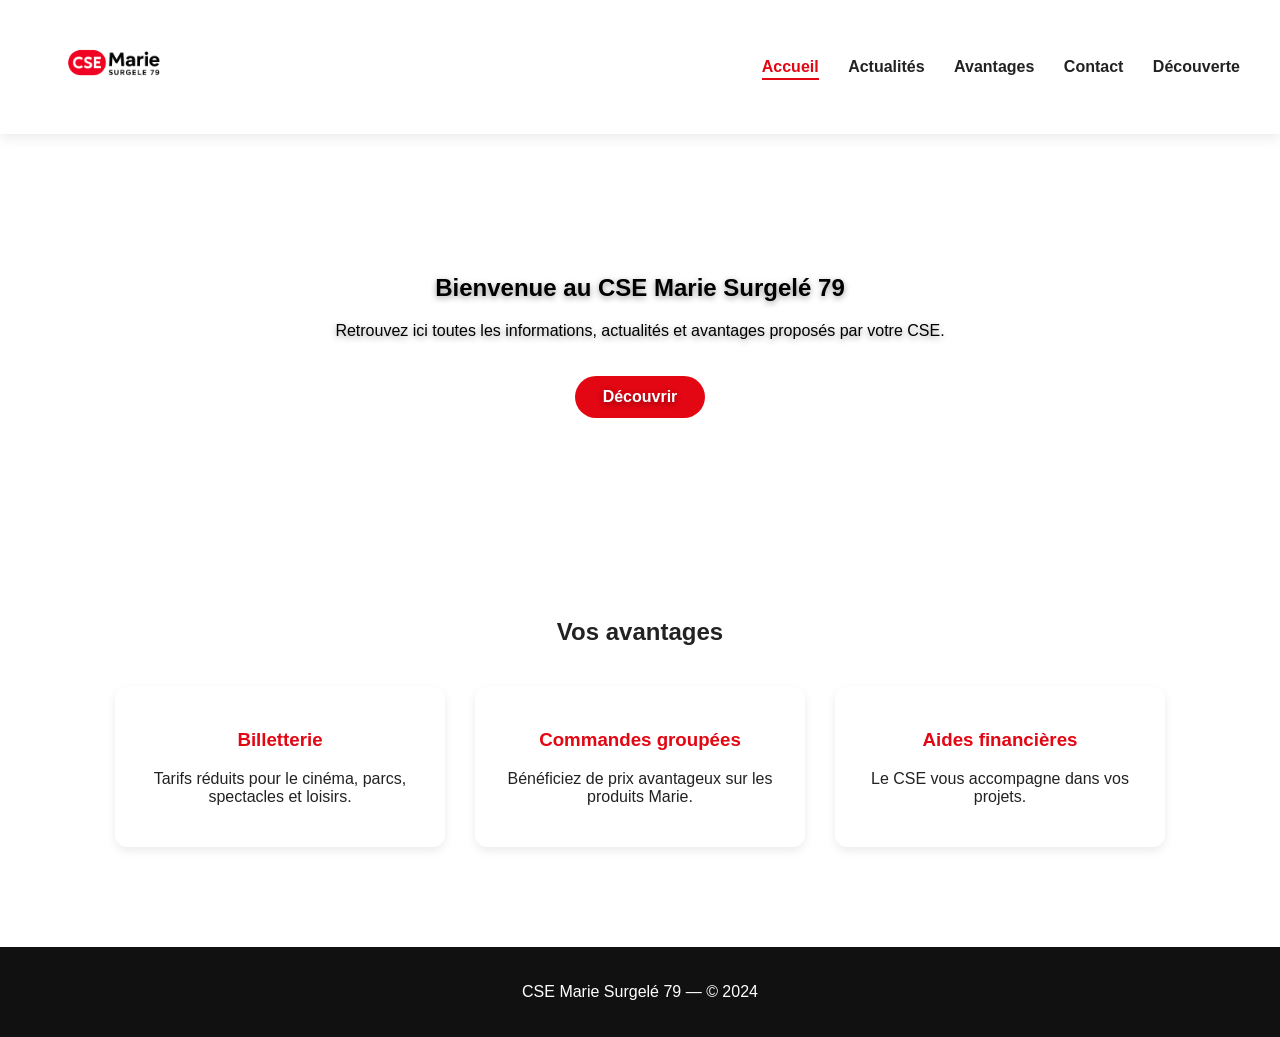
==== index.html @ 6d20e067 "Comment out 'Actualités' section Comment out the 'Actualités' section in index.html" ====
<!DOCTYPE html>
<html lang="fr">
<head>
    <meta charset="UTF-8">
    <meta name="viewport" content="width=device-width, initial-scale=1.0">
    <title>CSE Marie Surgelé 79</title>
    <link rel="stylesheet" href="style.css">
</head>

<body>

    <!-- HEADER -->
    <header>
    <div class="logo">
        <img src="images/logo-cse.png" alt="Logo CSE Marie Surgelé 79">
    </div>
    <nav>
    <a href="index.html" class="active">Accueil</a>
    <a href="actualites.html">Actualités</a>
    <a href="avantages.html">Avantages</a>
    <a href="contact.html">Contact</a>
    <a href="decouverte.html">Découverte</a>
</nav>

</header>


    <!-- HERO -->
    <section class="hero">
        <div class="hero-content">
            <h1>Bienvenue au CSE Marie Surgelé 79</h1>
            <p>Retrouvez ici toutes les informations, actualités et avantages proposés par votre CSE.</p>
            <a href="decouverte.html" class="btn">Découvrir</a>
        </div>
    </section>

    <!-- ACTUALITÉS -->
   <!-- <section class="actus">
        <h2>Actualités</h2>

        <div class="actus-container">

            <div class="card">
                <img src="images/actu1.jpg" alt="">
                <h3>Nouvelle offre billetterie</h3>
                <p>Profitez de tarifs avantageux pour vos sorties en famille.</p>
                <a href="avantages-billetterie.html" class="btn">En savoir plus</a>
            </div>

            <div class="card">
                <img src="images/actu2.jpg" alt="">
                <h3>Commande de produits </h3>
                <p>La prochaine commande groupée est ouverte.</p>
                <a href="#" class="btn">Voir les détails</a>
            </div>

            <div class="card">
                <img src="images/actu3.jpg" alt="">
                <h3>Événement de fin d'année</h3>
                <p>Une journée conviviale pour tous les salariés.</p>
                <a href="#" class="btn">Participer</a>
            </div>

        </div>
    </section>-->

    <!-- AVANTAGES -->
    <section class="avantages">
        <h2>Vos avantages</h2>

        <div class="grid">
             <a href="avantages-billetterie.html" class="adv-card"> 
            <h3>Billetterie</h3> 
            <p>Tarifs réduits pour le cinéma, parcs, spectacles et loisirs.</p> 
        </a>

            <div class="adv-card">
                <h3>Commandes groupées</h3>
                <p>Bénéficiez de prix avantageux sur les produits Marie.</p>
            </div>

            <div class="adv-card">
                <h3>Aides financières</h3>
                <p>Le CSE vous accompagne dans vos projets.</p>
            </div>
        </div>
    </section>

    <!-- FOOTER -->
    <footer>
        <p>CSE Marie Surgelé 79 — © 2024</p>
    </footer>

</body>
</html>
---- style.css ----
/* -------------------- */
/* VARIABLES */
/* -------------------- */
:root {
    --primary: #E30613; /* Rouge Marie */
    --text-dark: #222;
    --text-light: #555;
    --bg-light: #f7f7f7;
    --radius: 12px;
    --shadow: 0 4px 12px rgba(0,0,0,0.08);
}

/* -------------------- */
/* GLOBAL */
/* -------------------- */
body {
    margin: 0;
    font-family: "Helvetica", Arial, sans-serif;
    background: white;
    color: var(--text-dark);
}

h1, h2, h3 {
    font-weight: 700;
}

section {
    padding: 60px 20px;
    text-align: center;
}

/* -------------------- */
/* HEADER */
/* -------------------- */
header {
    display: flex;
    justify-content: space-between;
    align-items: center;
    padding: 15px 40px;
    background: white;
    box-shadow: var(--shadow);
    position: sticky;
    top: 0;
    z-index: 10;
}

.logo img {
    height: 100px;
    max-width: 100%;
    object-fit: contain;
}


header .logo img {
    height: 100px;
}

nav a {
    margin-left: 25px;
    text-decoration: none;
    color: var(--text-dark);
    font-weight: 600;
}

nav a:hover {
    color: var(--primary);
}

/* -------------------- */
/* HERO */
/* -------------------- */
.hero {
    background: url("images/hero.jpg") center/cover no-repeat;
    padding: 120px 20px;
    color: black;
    text-shadow: 0 2px 6px rgba(0,0,0,0.4);
}

.hero .btn {
    margin-top: 20px;
}

/* -------------------- */
/* BUTTON */
/* -------------------- */
.btn {
    display: inline-block;
    padding: 12px 28px;
    background: var(--primary);
    color: white;
    border-radius: 30px;
    text-decoration: none;
    font-weight: bold;
    transition: 0.2s;
}

.btn:hover {
    background: #b5050f;
}

/* -------------------- */
/* ACTUALITÉS */
/* -------------------- */
.actus-container {
    display: flex;
    justify-content: center;
    gap: 30px;
    flex-wrap: wrap;
    margin-top: 40px;
}

.card {
    width: 300px;
    background: white;
    border-radius: var(--radius);
    box-shadow: var(--shadow);
    overflow: hidden;
    text-align: center;
    padding-bottom: 20px;
}

.card img {
    width: 100%;
    height: 180px;
    object-fit: cover;
}

.card h3 {
    margin: 15px 0 5px;
}

.card p {
    color: var(--text-light);
    padding: 0 15px;
}

/* -------------------- */
/* AVANTAGES */
/* -------------------- */
.avantages .grid {
    display: flex;
    justify-content: center;
    gap: 30px;
    flex-wrap: wrap;
    margin-top: 40px;
}

.adv-card {
    width: 280px;
    padding: 25px;
    background: var(--bg-light);
    border-radius: var(--radius);
    box-shadow: var(--shadow);
}

.adv-card h3 {
    color: var(--primary);
}

/* -------------------- */
/* FOOTER */
/* -------------------- */
footer {
    background: #111;
    color: white;
    padding: 20px;
    text-align: center;
    margin-top: 40px;
}

.contact-box {
    background: var(--bg-light);
    padding: 20px;
    border-radius: var(--radius);
    box-shadow: var(--shadow);
    width: 300px;
    margin: 20px auto;
}

.contact-form {
    display: flex;
    flex-direction: column;
    gap: 15px;
    width: 300px;
    margin: 20px auto;
}

.contact-form input,
.contact-form textarea {
    padding: 12px;
    border-radius: var(--radius);
    border: 1px solid #ccc;
    font-size: 16px;
}

.contact-form textarea {
    height: 120px;
    resize: vertical;
}

/* LIEN ACTIF DANS LE MENU */
nav a.active {
    color: var(--primary);
    font-weight: 700;
    border-bottom: 2px solid var(--primary);
    padding-bottom: 3px;
}

.team-gallery {
    display: flex;
    flex-wrap: wrap;
    gap: 30px;
    justify-content: center;
    margin-top: 40px;
}

.member-card {
    width: 250px;
    text-align: center;
    background: #f9f9f9;
    padding: 20px;
    border-radius: 12px;
    box-shadow: 0 4px 10px rgba(0,0,0,0.08);
}

.member-card img {
    width: 100%;
    height: 250px;
    object-fit: cover;
    border-radius: 8px;
}

.member-card h3 {
    margin-top: 15px;
    font-size: 18px;
    color: var(--primary);
}

.member-card p {
    font-size: 15px;
    color: var(--text-light);
}

.categories {
    display: flex;
    gap: 15px;
    justify-content: center;
    margin: 20px 0 40px;
}

.cat-btn {
    padding: 10px 20px;
    border-radius: 25px;
    border: none;
    background: #eee;
    cursor: pointer;
    transition: 0.3s;
}

.cat-btn.active,
.cat-btn:hover {
    background: var(--primary);
    color: white;
}

.billetterie-grid {
    display: flex;
    flex-wrap: wrap;
    gap: 30px;
    justify-content: center;
}

.billet-card {
    width: 280px;
    background: #fff;
    border-radius: 12px;
    box-shadow: 0 4px 10px rgba(0,0,0,0.08);
    padding-bottom: 20px;
    text-align: center;
}

.billet-card img {
    width: 100%;
    height: 180px;
    object-fit: cover;
    border-radius: 12px 12px 0 0;
}

.billet-card .prix {
    font-weight: bold;
    color: var(--primary);
    margin-top: 10px;
}

.adv-card {
    display: block;
    text-decoration: none;
    color: inherit;
    background: #fff;
    padding: 25px;
    border-radius: 12px;
    box-shadow: 0 4px 10px rgba(0,0,0,0.08);
    transition: 0.3s;
}

.adv-card:hover {
    transform: translateY(-5px);
    box-shadow: 0 6px 14px rgba(0,0,0,0.12);
}
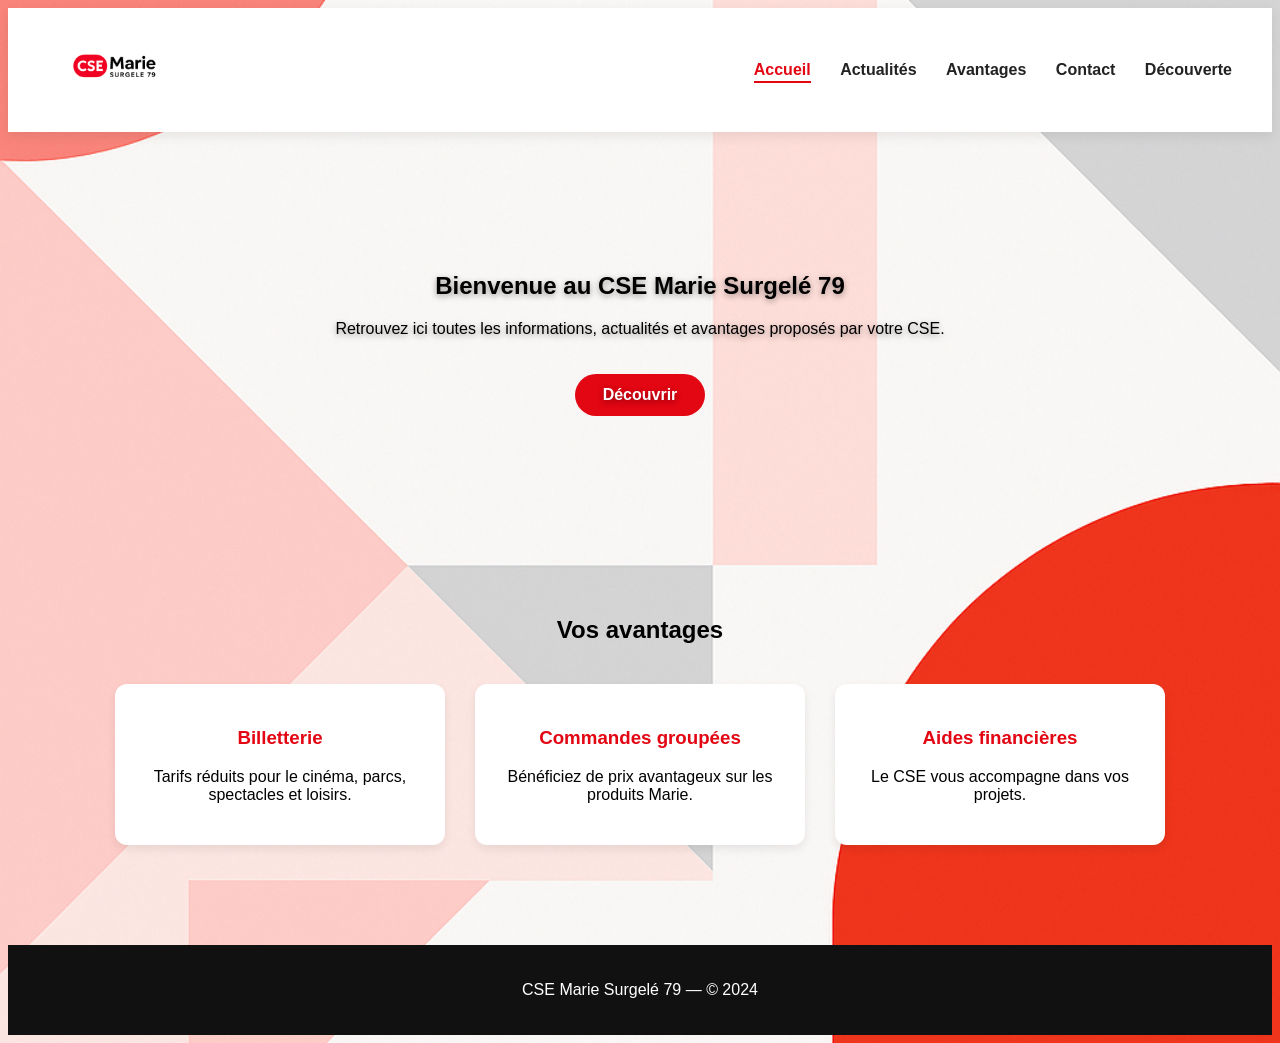
==== commit ac09fa37: "Update index.html" ====
--- a/index.html
+++ b/index.html
@@ -74,10 +74,10 @@
             <p>Tarifs réduits pour le cinéma, parcs, spectacles et loisirs.</p> 
         </a>
 
-            <div class="adv-card">
+            <a href="commandes-groupees.html" class="adv-card">
                 <h3>Commandes groupées</h3>
                 <p>Bénéficiez de prix avantageux sur les produits Marie.</p>
-            </div>
+            </a>
 
             <div class="adv-card">
                 <h3>Aides financières</h3>
--- a/style.css
+++ b/style.css
@@ -14,10 +14,13 @@
 /* GLOBAL */
 /* -------------------- */
 body {
-    margin: 0;
-    font-family: "Helvetica", Arial, sans-serif;
-    background: white;
-    color: var(--text-dark);
+    background-color: white;
+    font-family: 'Open Sans', sans-serif;
+    background-image: url('images/background-light.png');
+    background-size: cover;
+    background-position: center;
+    background-repeat: no-repeat;
+    background-attachment: fixed;
 }
 
 h1, h2, h3 {
@@ -45,14 +48,13 @@
 }
 
 .logo img {
-    height: 100px;
-    max-width: 100%;
+    height: 110px;
     object-fit: contain;
 }
 
 
 header .logo img {
-    height: 100px;
+    height: 90px;
 }
 
 nav a {
@@ -307,3 +309,42 @@
     transform: translateY(-5px);
     box-shadow: 0 6px 14px rgba(0,0,0,0.12);
 }
+
+.commandes-grid {
+    display: flex;
+    flex-wrap: wrap;
+    gap: 30px;
+    justify-content: center;
+    margin-top: 40px;
+}
+
+.commande-card {
+    width: 280px;
+    background: #fff;
+    border-radius: 12px;
+    box-shadow: 0 4px 10px rgba(0,0,0,0.08);
+    padding-bottom: 20px;
+    text-align: center;
+}
+
+.commande-card img {
+    width: 100%;
+    height: 180px;
+    object-fit: cover;
+    border-radius: 12px 12px 0 0;
+}
+
+.commande-card h3 {
+    margin: 15px 0 5px;
+}
+
+.commande-card p {
+    padding: 0 15px;
+    color: var(--text-light);
+}
+
+.commande-card .periode {
+    font-weight: bold;
+    color: var(--primary);
+    margin-top: 10px;
+}
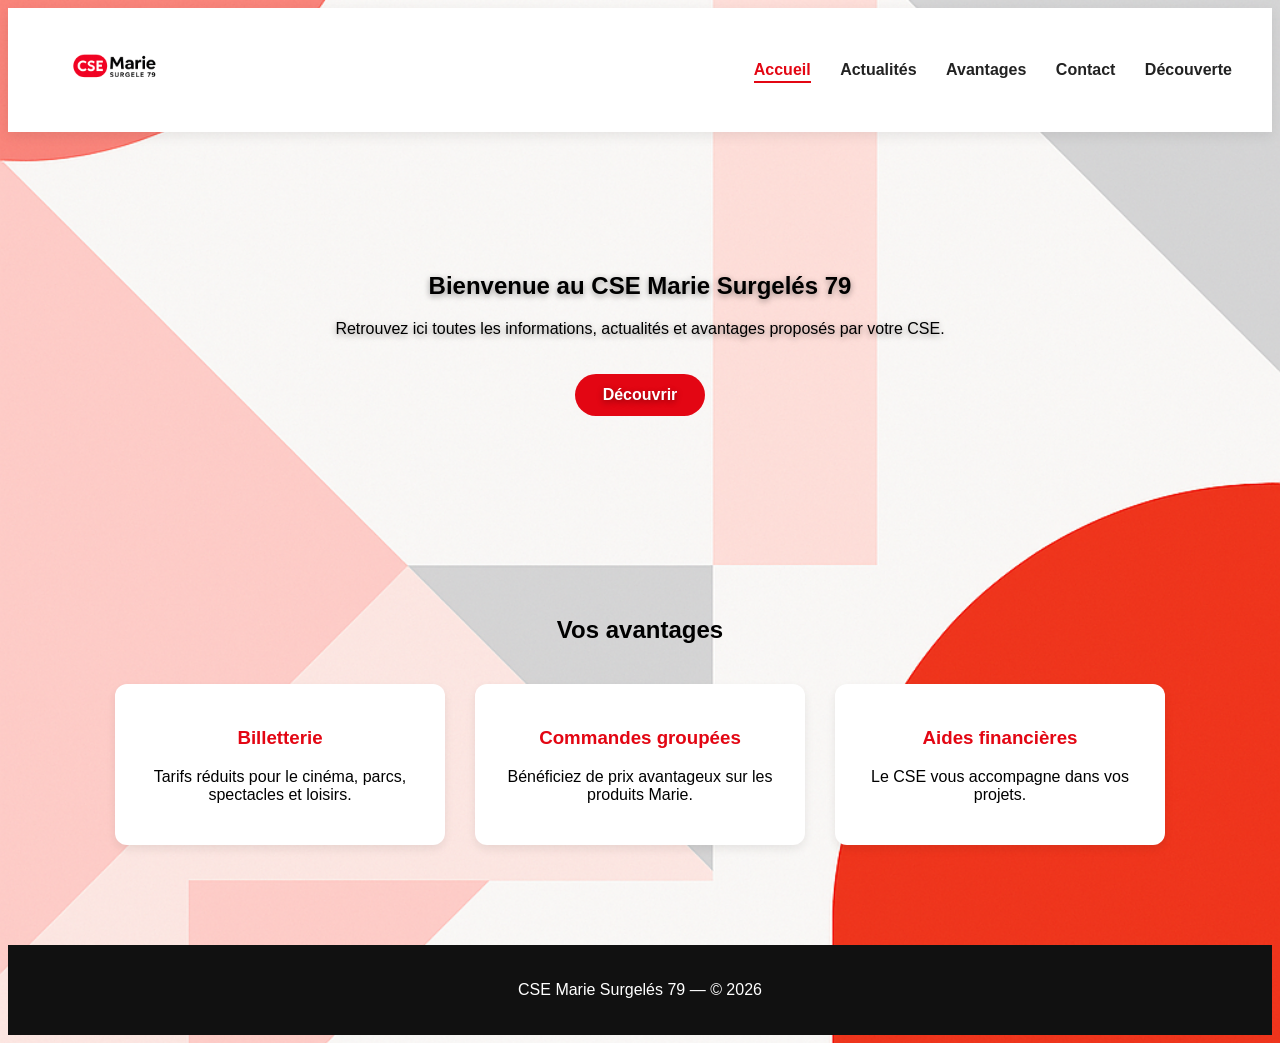
==== commit 13b59540: "Update index.html" ====
--- a/index.html
+++ b/index.html
@@ -3,7 +3,7 @@
 <head>
     <meta charset="UTF-8">
     <meta name="viewport" content="width=device-width, initial-scale=1.0">
-    <title>CSE Marie Surgelé 79</title>
+    <title>CSE Marie Surgelés 79</title>
     <link rel="stylesheet" href="style.css">
 </head>
 
@@ -28,7 +28,7 @@
     <!-- HERO -->
     <section class="hero">
         <div class="hero-content">
-            <h1>Bienvenue au CSE Marie Surgelé 79</h1>
+            <h1>Bienvenue au CSE Marie Surgelés 79</h1>
             <p>Retrouvez ici toutes les informations, actualités et avantages proposés par votre CSE.</p>
             <a href="decouverte.html" class="btn">Découvrir</a>
         </div>
@@ -88,7 +88,7 @@
 
     <!-- FOOTER -->
     <footer>
-        <p>CSE Marie Surgelé 79 — © 2024</p>
+        <p>CSE Marie Surgelés 79 — © 2026</p>
     </footer>
 
 </body>
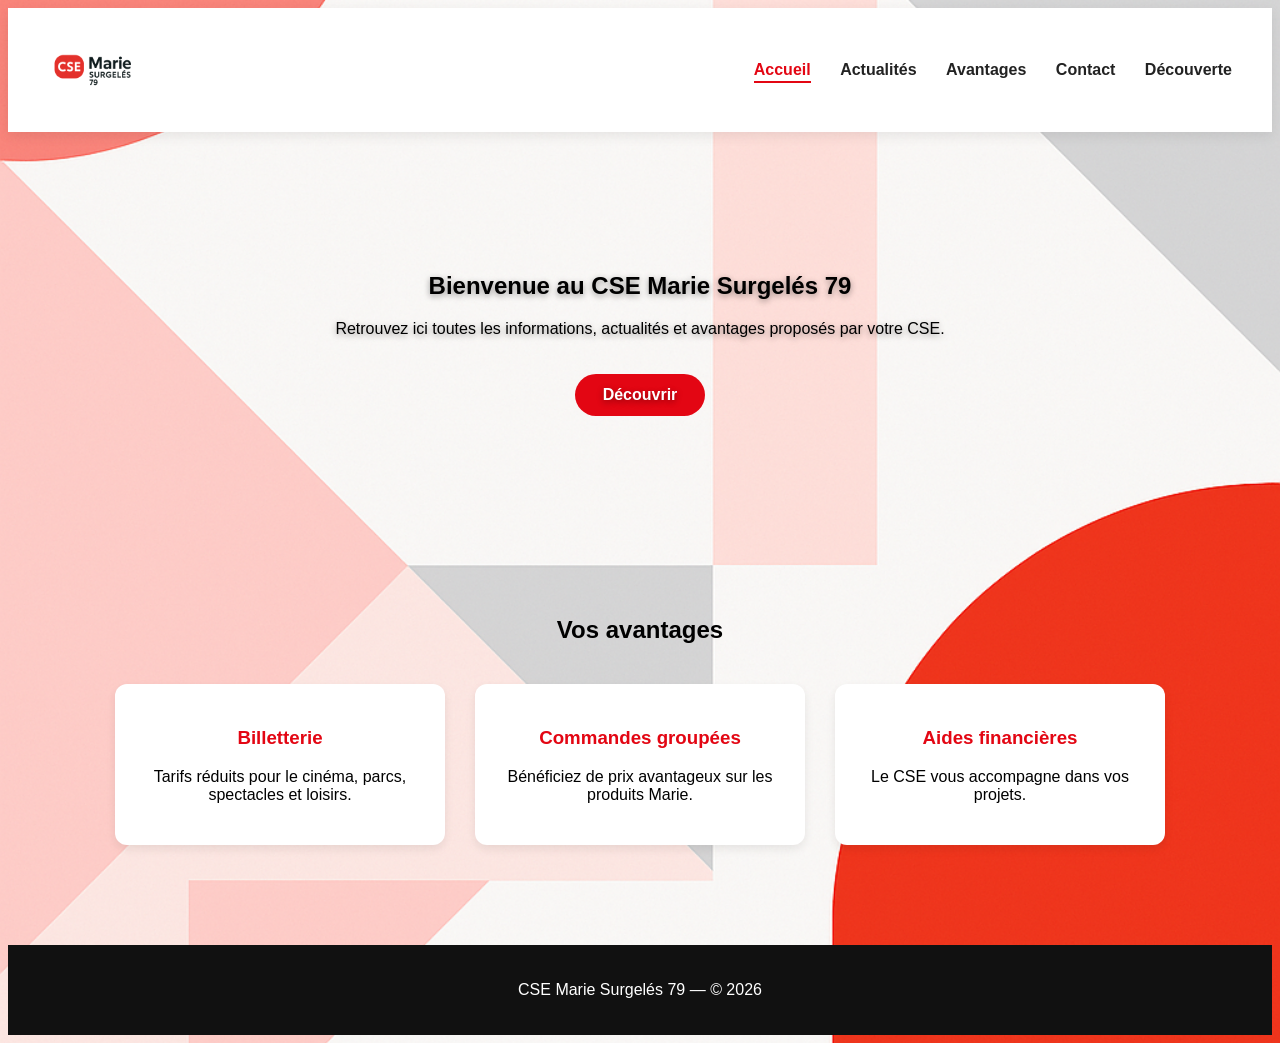
==== commit 22d19e00: "ajout lien" ====
--- a/index.html
+++ b/index.html
@@ -79,10 +79,10 @@
                 <p>Bénéficiez de prix avantageux sur les produits Marie.</p>
             </a>
 
-            <div class="adv-card">
+            <a href="aides-financieres.html" class="adv-card">
                 <h3>Aides financières</h3>
                 <p>Le CSE vous accompagne dans vos projets.</p>
-            </div>
+            </a>
         </div>
     </section>
 
--- a/style.css
+++ b/style.css
@@ -348,3 +348,93 @@
     color: var(--primary);
     margin-top: 10px;
 }
+
+/* -------------------- */
+/* AIDES FINANCIÈRES */
+/* -------------------- */
+
+.aides {
+    max-width: 900px;
+    margin: 40px auto;
+}
+
+#aides-container {
+    margin-top: 30px;
+    display: flex;
+    flex-direction: column;
+    gap: 20px;
+}
+
+.aide-card {
+    background: #fff;
+    border-radius: var(--radius);
+    box-shadow: var(--shadow);
+    padding: 25px;
+    text-align: left;
+}
+
+.aide-card h3 {
+    margin-bottom: 10px;
+    font-size: 22px;
+    color: var(--primary);
+}
+
+.aide-card p {
+    font-size: 16px;
+    color: var(--text-light);
+    margin-bottom: 8px;
+}
+
+.aide-actions {
+    margin-top: 15px;
+    display: flex;
+    flex-wrap: wrap;
+    gap: 10px;
+}
+
+.btn.secondary {
+    background: white;
+    color: var(--primary);
+    border: 2px solid var(--primary);
+}
+
+.btn.secondary:hover {
+    background: var(--primary);
+    color: white;
+}
+
+@media screen and (max-width: 768px) {
+
+    header {
+        flex-direction: column;
+        align-items: center;
+        padding: 10px 20px;
+    }
+
+    .logo img {
+        height: 60px; /* plus petit sur mobile */
+    }
+
+    nav {
+        display: flex;
+        flex-direction: row; /* menu horizontal */
+        flex-wrap: wrap;     /* passe à la ligne si besoin */
+        justify-content: center;
+        gap: 12px;
+        width: 100%;
+        margin-top: 10px;
+    }
+
+    nav a {
+        margin: 0;
+        padding: 6px 10px;
+        font-size: 14px;
+        border-bottom: none;
+    }
+
+    nav a.active {
+        border-bottom: 2px solid var(--primary);
+        padding-bottom: 2px;
+    }
+}
+
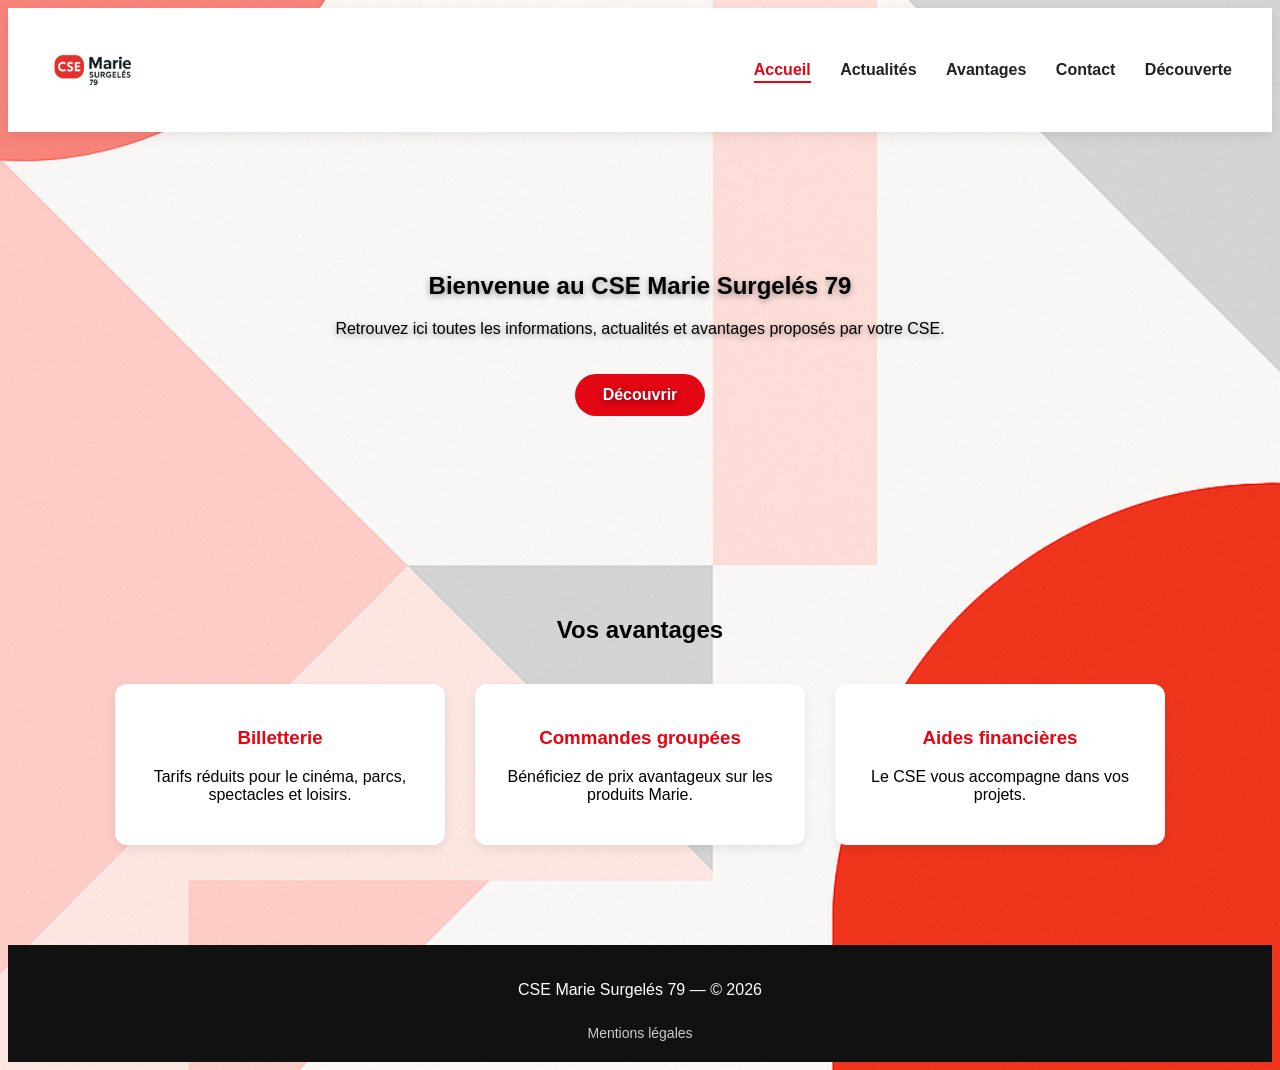
==== commit 43ad5410: "ajout mention legales" ====
--- a/index.html
+++ b/index.html
@@ -89,6 +89,7 @@
     <!-- FOOTER -->
     <footer>
         <p>CSE Marie Surgelés 79 — © 2026</p>
+        <a href="mentions-legales.html" class="footer-link">Mentions légales</a>
     </footer>
 
 </body>
--- a/style.css
+++ b/style.css
@@ -170,6 +170,20 @@
     margin-top: 40px;
 }
 
+footer .footer-link {
+    display: inline-block;
+    margin-top: 10px;
+    color: #ccc;
+    text-decoration: none;
+    font-size: 14px;
+    transition: 0.2s;
+}
+
+footer .footer-link:hover {
+    color: var(--primary);
+}
+
+
 .contact-box {
     background: var(--bg-light);
     padding: 20px;
@@ -438,3 +452,30 @@
     }
 }
 
+/* -------------------- */
+/* MENTIONS LÉGALES */
+/* -------------------- */
+
+.mentions {
+    max-width: 900px;
+    margin: 40px auto;
+    text-align: left;
+}
+
+.mentions-box {
+    background: #fff;
+    padding: 30px;
+    border-radius: var(--radius);
+    box-shadow: var(--shadow);
+}
+
+.mentions-box h2 {
+    margin-top: 25px;
+    color: var(--primary);
+}
+
+.mentions-box p {
+    color: var(--text-light);
+    line-height: 1.6;
+}
+
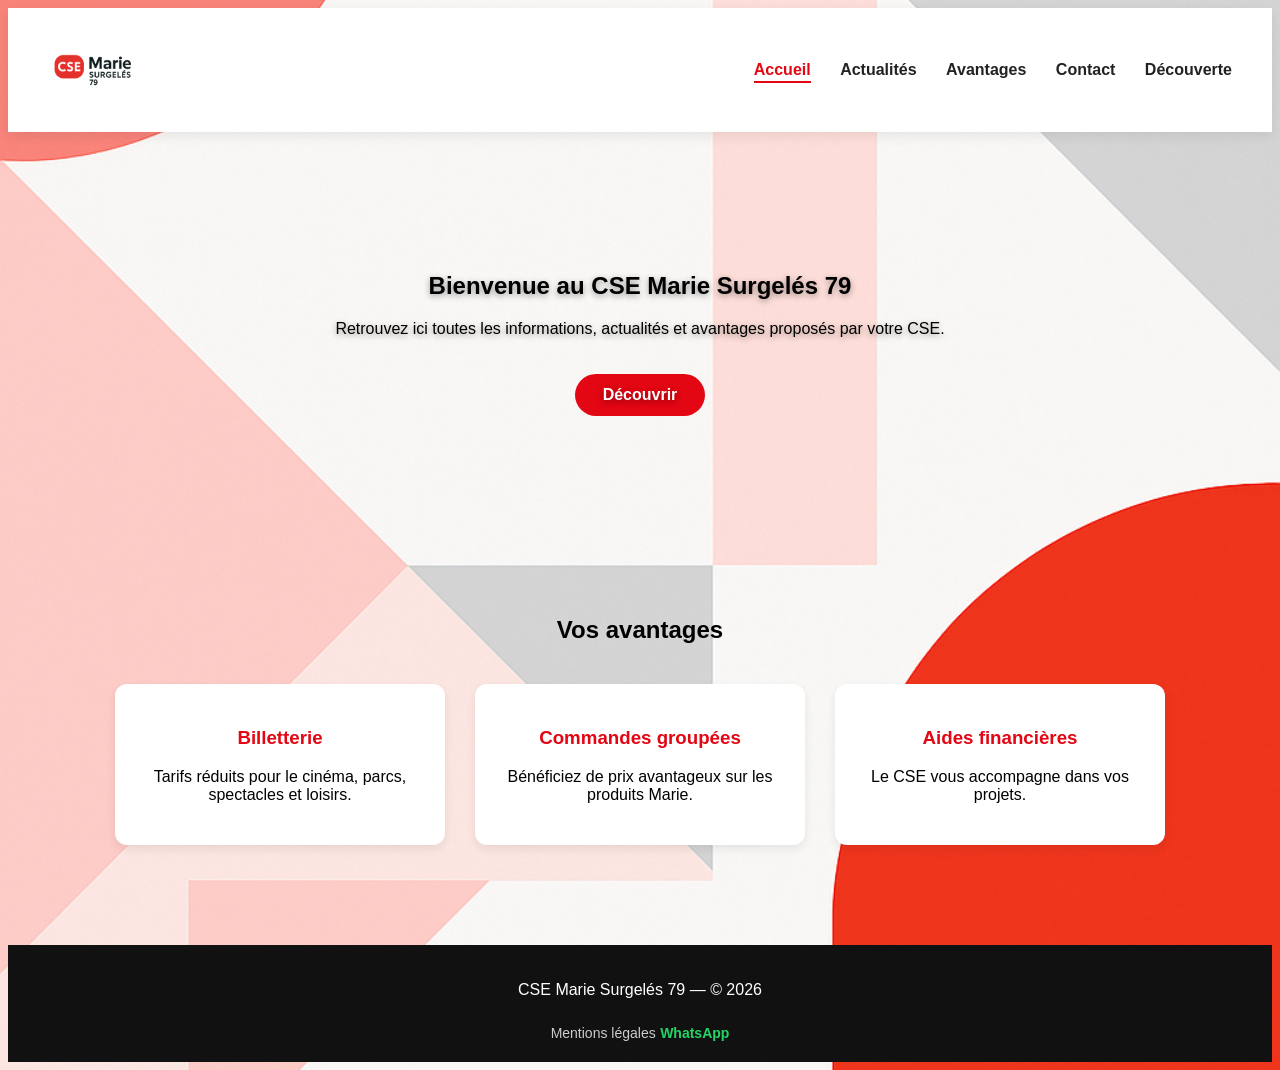
==== commit 4682be14: "ajout lien whatsapp" ====
--- a/index.html
+++ b/index.html
@@ -90,6 +90,7 @@
     <footer>
         <p>CSE Marie Surgelés 79 — © 2026</p>
         <a href="mentions-legales.html" class="footer-link">Mentions légales</a>
+        <a href="https://wa.me/[NUMERO]" class="footer-link whatsapp">WhatsApp</a>
     </footer>
 
 </body>
--- a/style.css
+++ b/style.css
@@ -182,6 +182,15 @@
 footer .footer-link:hover {
     color: var(--primary);
 }
+footer .whatsapp {
+    color: #25D366; /* vert WhatsApp */
+    font-weight: 600;
+}
+
+footer .whatsapp:hover {
+    color: #1da851;
+}
+
 
 
 .contact-box {
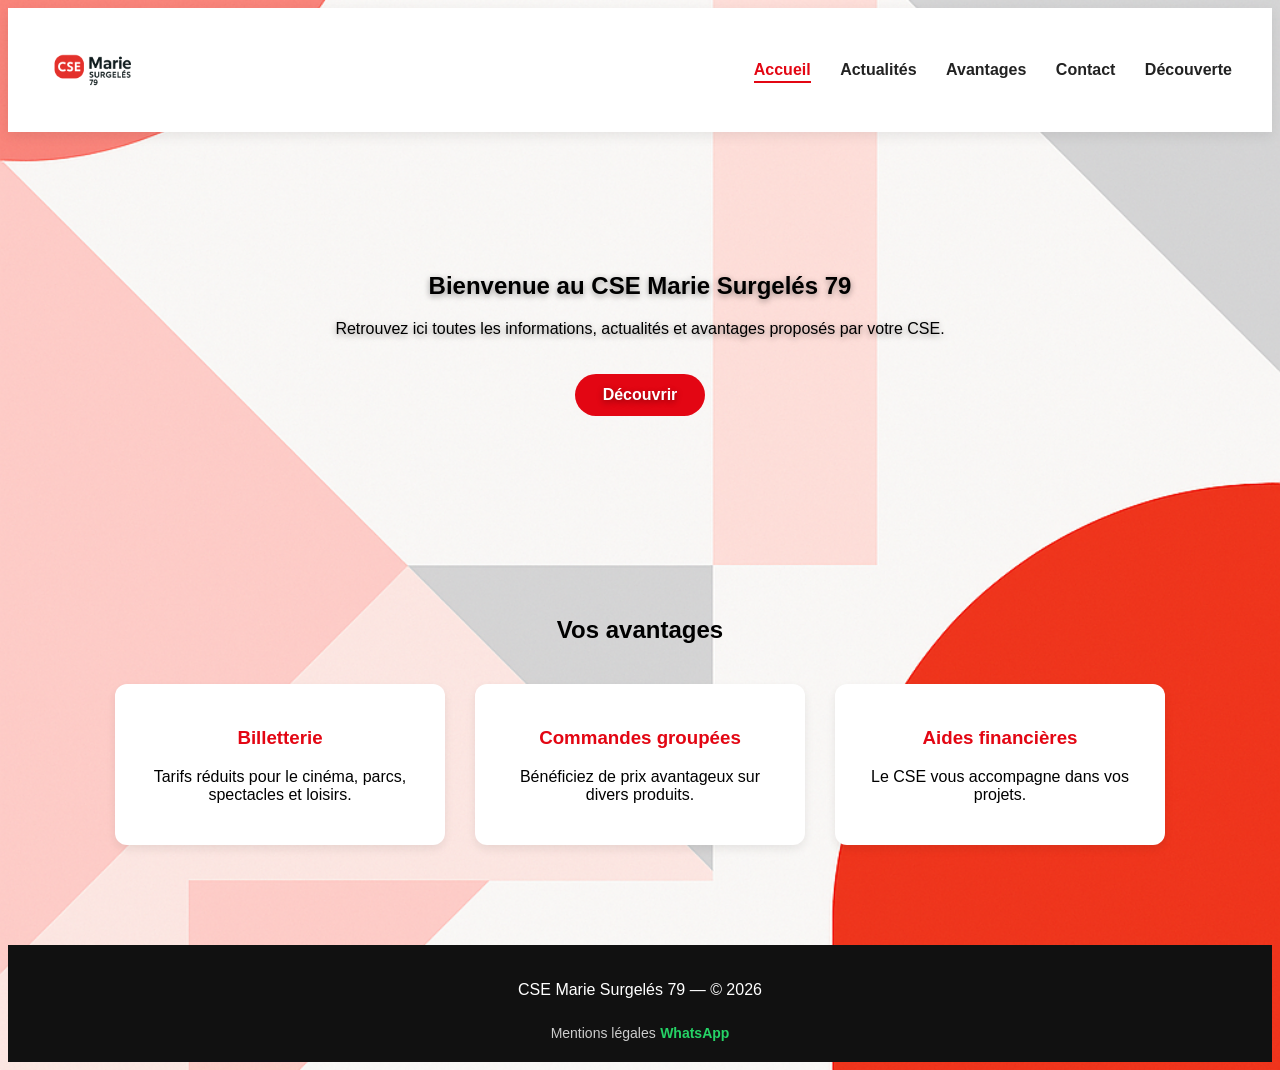
==== commit fa97246d: "Update index.html" ====
--- a/index.html
+++ b/index.html
@@ -76,7 +76,7 @@
 
             <a href="commandes-groupees.html" class="adv-card">
                 <h3>Commandes groupées</h3>
-                <p>Bénéficiez de prix avantageux sur les produits Marie.</p>
+                <p>Bénéficiez de prix avantageux sur divers produits.</p>
             </a>
 
             <a href="aides-financieres.html" class="adv-card">
--- a/style.css
+++ b/style.css
@@ -488,3 +488,66 @@
     line-height: 1.6;
 }
 
+/* -------------------- */
+/* ÉVÉNEMENTS */
+/* -------------------- */
+
+.evenements {
+    max-width: 1000px;
+    margin: 40px auto;
+    text-align: center;
+}
+
+.events-grid {
+    display: flex;
+    flex-wrap: wrap;
+    gap: 30px;
+    justify-content: center;
+    margin-top: 20px;
+}
+
+.event-card {
+    width: 300px;
+    background: #fff;
+    border-radius: var(--radius);
+    box-shadow: var(--shadow);
+    padding: 20px;
+    text-align: left;
+}
+
+.event-card h3 {
+    color: var(--primary);
+    margin-bottom: 10px;
+}
+
+.event-card .date {
+    color: var(--text-dark);
+    font-weight: 600;
+}
+
+.event-card p {
+    color: var(--text-light);
+}
+
+.event-actions {
+    margin-top: 15px;
+    display: flex;
+    flex-wrap: wrap;
+    gap: 10px;
+}
+
+.montants-table {
+  width: 100%;
+  border-collapse: collapse;
+  margin-top: 15px;
+}
+
+.montants-table th,
+.montants-table td {
+  border: 1px solid #ccc;
+  padding: 8px;
+}
+
+.montants-table thead {
+  background: #f2f2f2;
+}
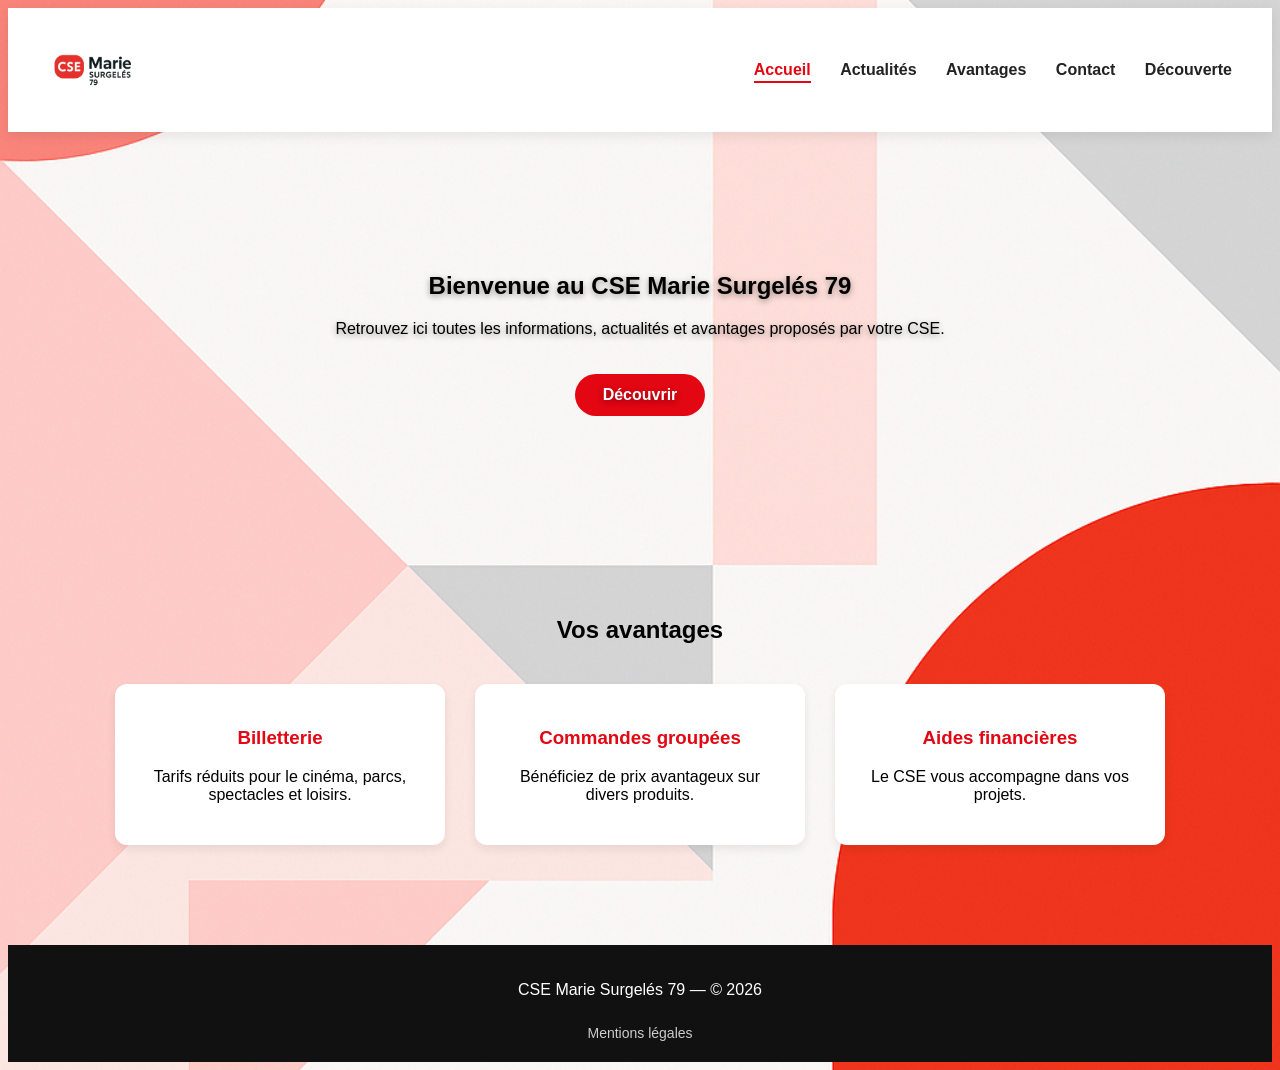
==== commit c1691655: "Remove WhatsApp link from footer Removed WhatsApp link from footer." ====
--- a/index.html
+++ b/index.html
@@ -90,7 +90,6 @@
     <footer>
         <p>CSE Marie Surgelés 79 — © 2026</p>
         <a href="mentions-legales.html" class="footer-link">Mentions légales</a>
-        <a href="https://wa.me/[NUMERO]" class="footer-link whatsapp">WhatsApp</a>
     </footer>
 
 </body>
